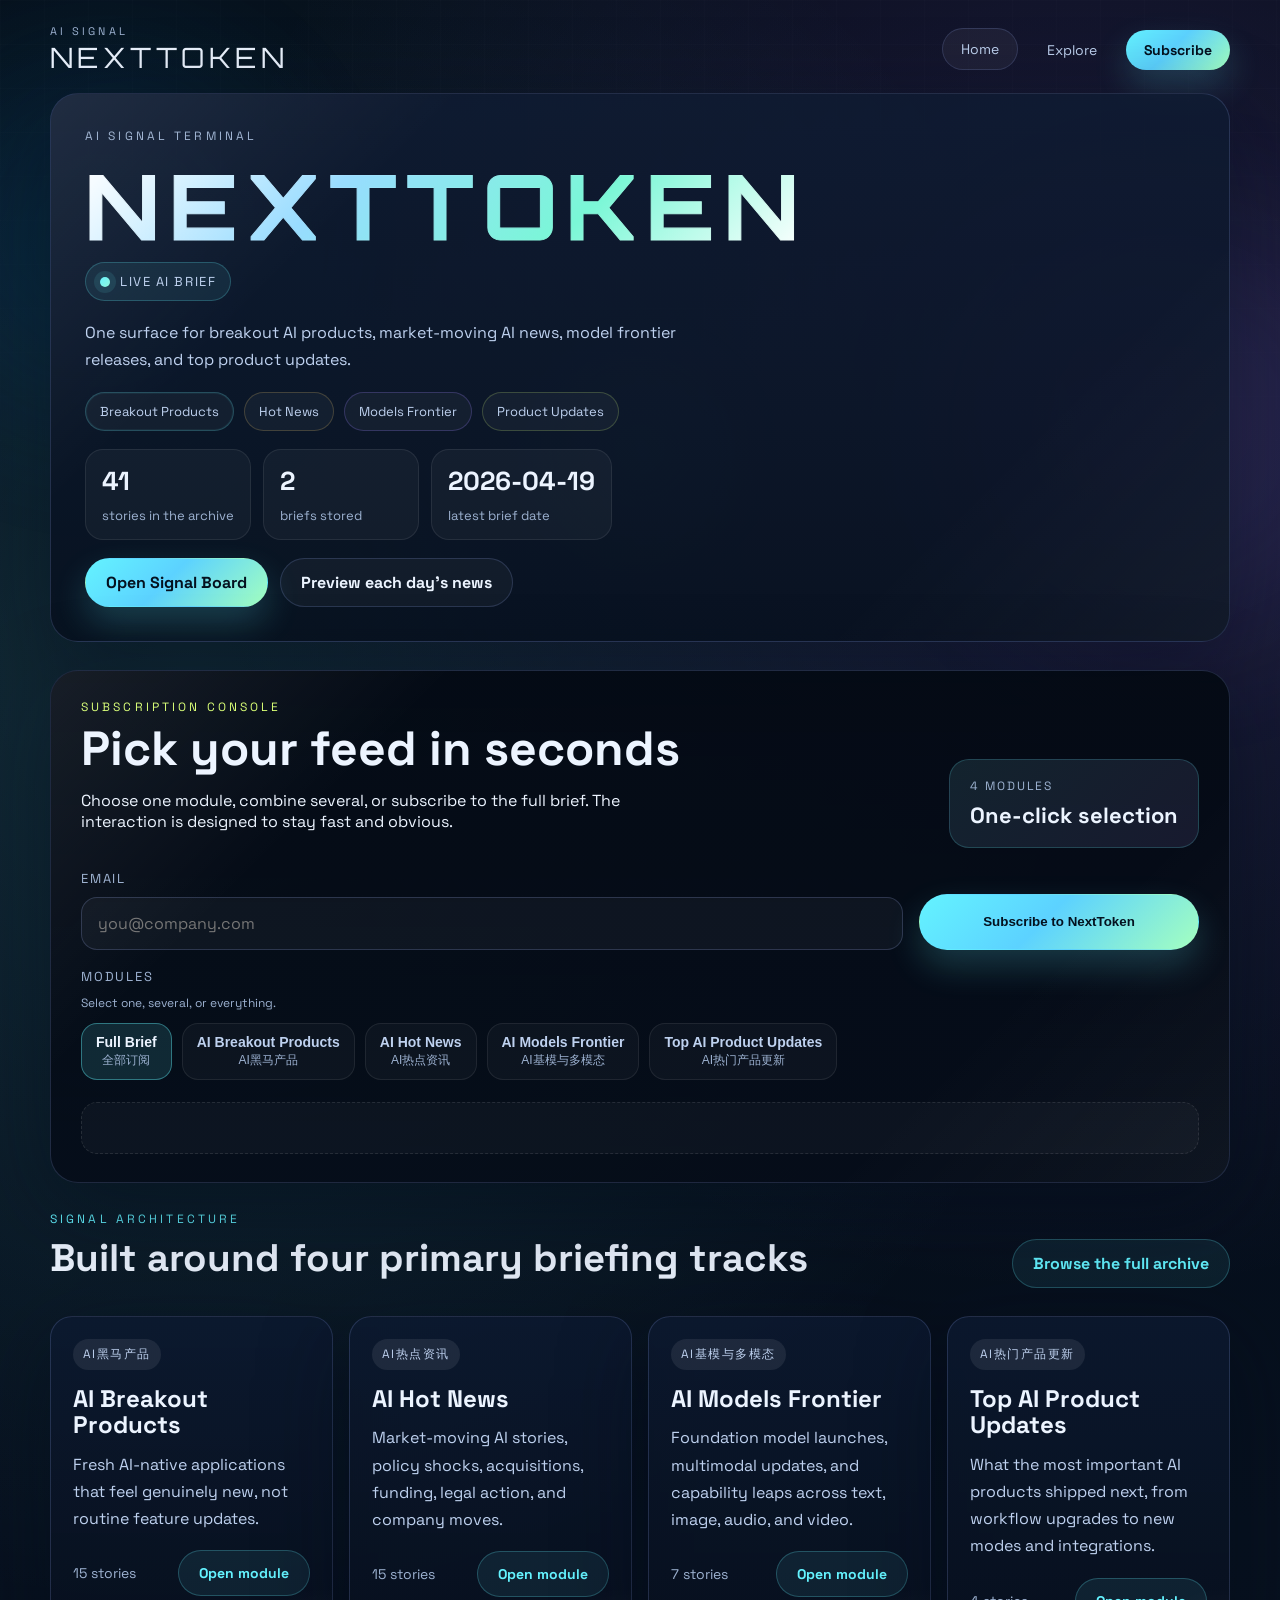
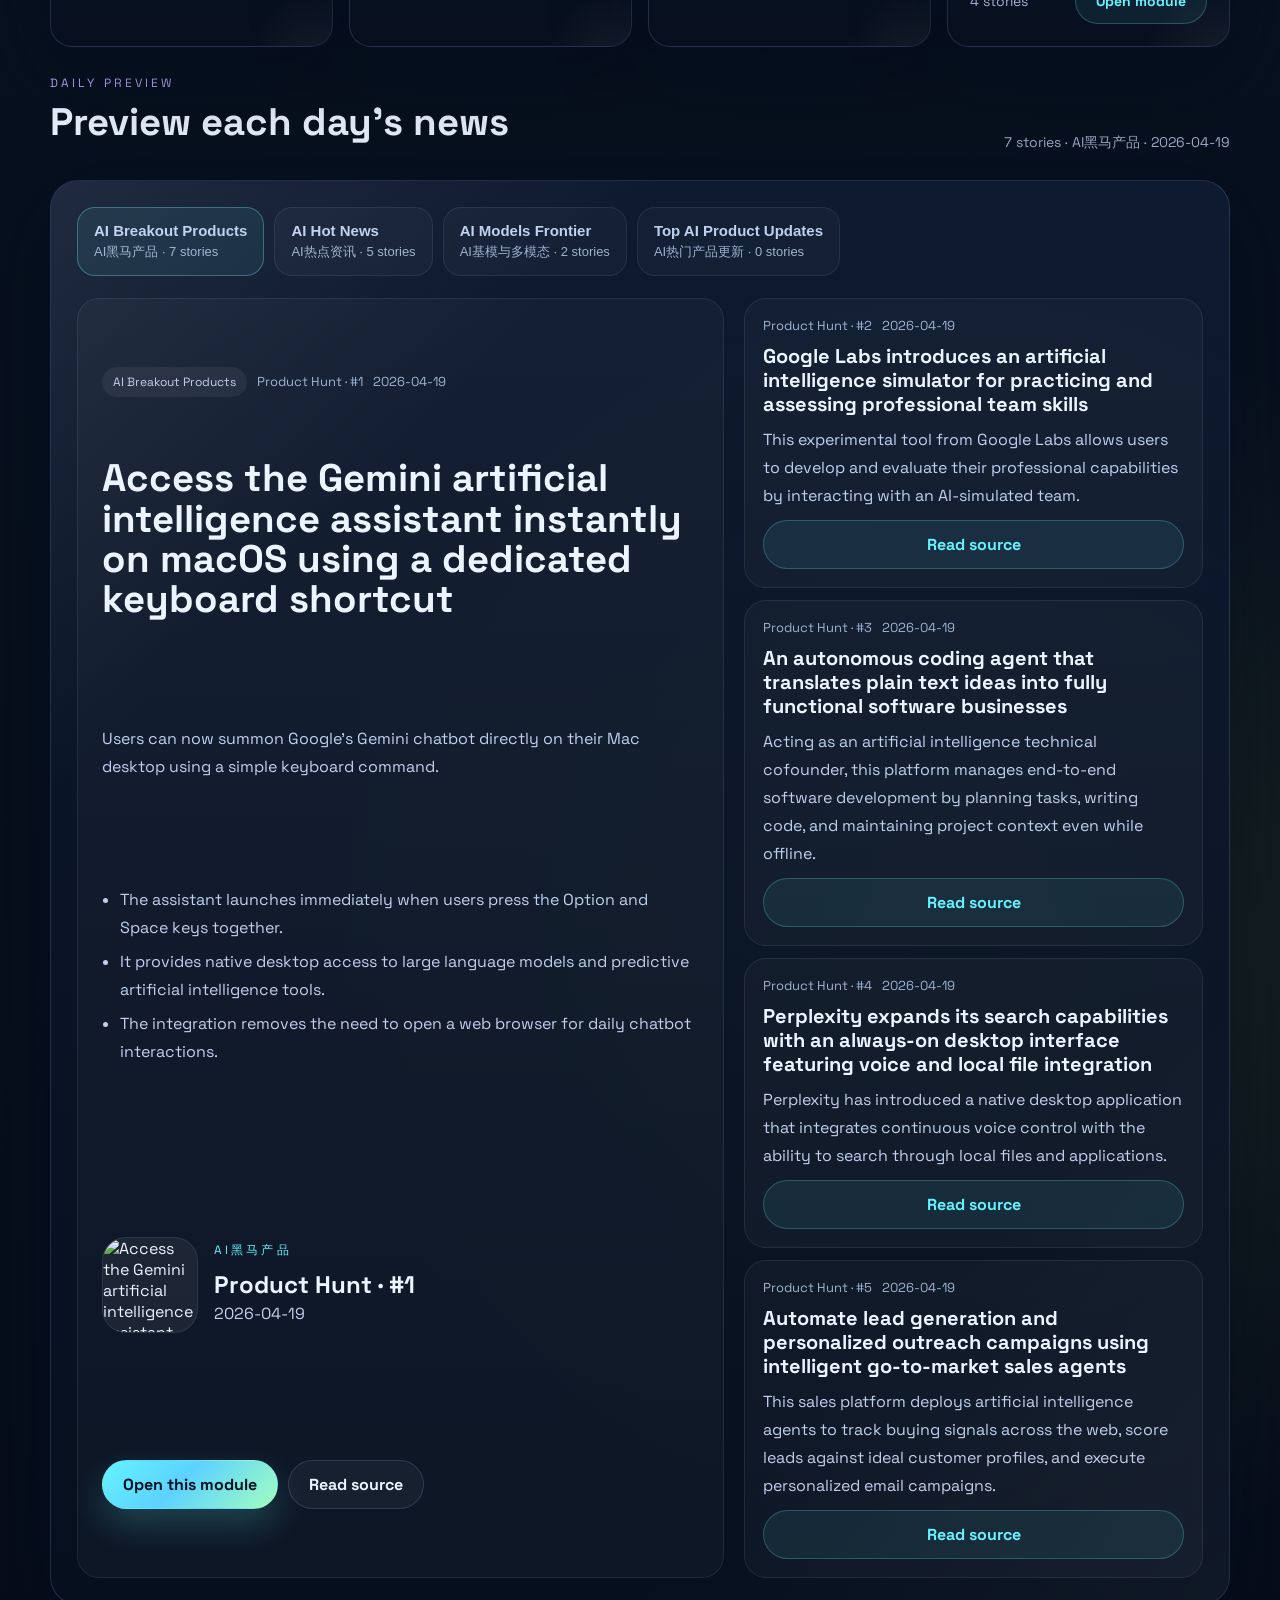
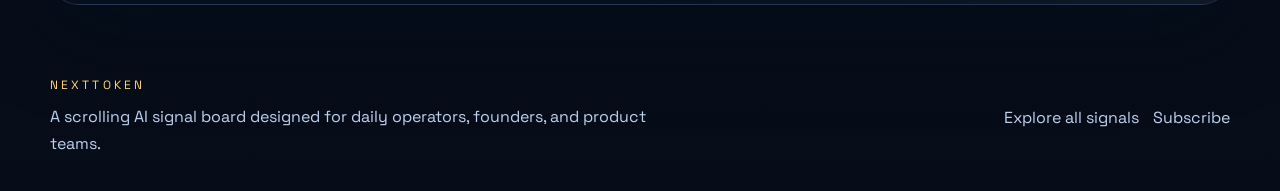
==== website/index.html @ 9d941999 "Prepare Cloudflare Pages deployment" ====
<!DOCTYPE html>
<html lang="en">
<head>
  <meta charset="UTF-8">
  <meta name="viewport" content="width=device-width, initial-scale=1.0">
  <title>NextToken | AI Signal Terminal</title>
  <link rel="stylesheet" href="./styles.css">
</head>
<body data-page="home">
  <div class="ambient ambient-a"></div>
  <div class="ambient ambient-b"></div>
  <div class="grid-overlay"></div>

  <header class="topbar shell">
    <a class="brandmark" href="./index.html" aria-label="NextToken home">
      <span class="brandmark__eyebrow">AI SIGNAL</span>
      <span class="brandmark__name">NEXTTOKEN</span>
    </a>
    <nav class="topnav">
      <a href="./index.html" class="topnav__link topnav__link--active">Home</a>
      <a href="./explore.html" class="topnav__link">Explore</a>
      <a href="#subscribe" class="topnav__button">Subscribe</a>
    </nav>
  </header>

  <main class="shell page-flow">
    <section class="hero panel panel--hero">
      <div class="hero__copy">
        <div class="hero__heading">
          <p class="eyebrow" id="hero-eyebrow">AI Signal Terminal</p>
          <div class="hero__title-row">
            <h1 class="hero__title">NEXTTOKEN</h1>
            <div class="hero__pulse">
              <span class="hero__pulse-dot"></span>
              <span>Live AI Brief</span>
            </div>
          </div>
        </div>
        <p class="hero__lede" id="hero-tagline">
          A high-signal AI briefing surface for breakout products, frontier model shifts, hot news, and category-leading product updates.
        </p>
        <div class="hero__module-ribbon">
          <span class="hero-pill hero-pill--cyan">Breakout Products</span>
          <span class="hero-pill hero-pill--gold">Hot News</span>
          <span class="hero-pill hero-pill--violet">Models Frontier</span>
          <span class="hero-pill hero-pill--lime">Product Updates</span>
        </div>
        <div class="hero__stats" id="hero-stats"></div>
        <div class="hero__actions">
          <a class="primary-button" href="./explore.html">Open Signal Board</a>
          <a class="ghost-button" href="#signal-deck">Preview each day’s news</a>
        </div>
      </div>
    </section>

    <section class="subscribe-band panel panel--dark" id="subscribe">
      <div class="subscribe-band__header">
        <div class="subscribe-band__copy">
          <p class="eyebrow eyebrow--lime">Subscription Console</p>
          <h2>Pick your feed in seconds</h2>
          <p>Choose one module, combine several, or subscribe to the full brief. The interaction is designed to stay fast and obvious.</p>
        </div>
        <div class="subscribe-band__badge">
          <span>4 Modules</span>
          <strong>One-click selection</strong>
        </div>
      </div>

      <form id="subscription-form" class="subscribe-band__form">
        <div class="subscribe-band__row">
          <div class="subscribe-band__field">
            <label class="field-label" for="subscriber-email">Email</label>
            <input id="subscriber-email" name="email" class="text-input" type="email" placeholder="you@company.com" required>
          </div>
          <button class="primary-button subscribe-band__submit" type="submit">Subscribe to NextToken</button>
        </div>

        <div class="subscribe-band__modules">
          <div class="field-label field-label--stacked">
            Modules
            <span>Select one, several, or everything.</span>
          </div>
          <div id="subscription-modules" class="chip-grid"></div>
        </div>
      </form>

      <div id="subscription-feedback" class="subscribe__feedback" aria-live="polite"></div>
    </section>

    <section class="section-head">
      <div>
        <p class="eyebrow eyebrow--cyan">Signal Architecture</p>
        <h2>Built around four primary briefing tracks</h2>
      </div>
      <a class="inline-link" href="./explore.html">Browse the full archive</a>
    </section>

    <section class="module-overview" id="module-overview"></section>

    <section class="section-head" id="signal-deck">
      <div>
        <p class="eyebrow eyebrow--violet">Daily Preview</p>
        <h2>Preview each day’s news</h2>
      </div>
      <div class="section-head__meta" id="signal-meta"></div>
    </section>

    <section class="panel panel--stage">
      <div class="module-tabs" id="home-module-tabs"></div>
      <div class="stage" id="home-module-stage"></div>
    </section>
  </main>

  <footer class="footer shell">
    <div>
      <p class="eyebrow eyebrow--gold">NextToken</p>
      <p class="footer__text">A scrolling AI signal board designed for daily operators, founders, and product teams.</p>
    </div>
    <div class="footer__links">
      <a href="./explore.html">Explore all signals</a>
      <a href="#subscribe">Subscribe</a>
    </div>
  </footer>

  <script src="./data/site-data.js"></script>
  <script src="./app.js"></script>
</body>
</html>
---- website/styles.css ----
@import url("https://fonts.googleapis.com/css2?family=Orbitron:wght@600;700;800&family=Space+Grotesk:wght@400;500;700&family=Instrument+Serif:ital@0;1&display=swap");

:root {
  --bg: #07111f;
  --bg-soft: rgba(9, 18, 35, 0.78);
  --panel: rgba(9, 16, 31, 0.74);
  --panel-strong: rgba(5, 10, 22, 0.92);
  --border: rgba(153, 176, 255, 0.18);
  --border-strong: rgba(133, 205, 255, 0.32);
  --text: #ecf4ff;
  --muted: #9db2d1;
  --muted-strong: #bed1ef;
  --cyan: #64f3ff;
  --cyan-deep: #0d8bf1;
  --lime: #d8ff72;
  --gold: #ffd36b;
  --violet: #9c7cff;
  --rose: #ff7ad2;
  --shadow: 0 24px 90px rgba(3, 10, 24, 0.45);
  --radius-xl: 28px;
  --radius-lg: 22px;
  --radius-md: 16px;
  --radius-sm: 12px;
}

* {
  box-sizing: border-box;
}

html {
  scroll-behavior: smooth;
}

body {
  margin: 0;
  min-height: 100vh;
  background:
    radial-gradient(circle at 15% 20%, rgba(100, 243, 255, 0.14), transparent 32%),
    radial-gradient(circle at 85% 12%, rgba(156, 124, 255, 0.18), transparent 28%),
    radial-gradient(circle at 75% 75%, rgba(216, 255, 114, 0.11), transparent 24%),
    linear-gradient(180deg, #030914 0%, #07111f 45%, #060d19 100%);
  color: var(--text);
  font-family: "Space Grotesk", "Segoe UI", sans-serif;
  position: relative;
  overflow-x: hidden;
}

body::before {
  content: "";
  position: fixed;
  inset: 0;
  pointer-events: none;
  background:
    radial-gradient(circle at var(--pointer-x, 50%) var(--pointer-y, 50%), rgba(100, 243, 255, 0.08), transparent 18%);
  z-index: 0;
}

a {
  color: inherit;
  text-decoration: none;
}

.shell {
  width: min(1180px, calc(100vw - 40px));
  margin: 0 auto;
  position: relative;
  z-index: 1;
}

.page-flow {
  display: grid;
  gap: 28px;
  padding-bottom: 60px;
}

.ambient {
  position: fixed;
  border-radius: 999px;
  filter: blur(80px);
  pointer-events: none;
  z-index: 0;
  opacity: 0.85;
}

.ambient-a {
  width: 360px;
  height: 360px;
  top: 60px;
  left: -80px;
  background: rgba(13, 139, 241, 0.14);
}

.ambient-b {
  width: 420px;
  height: 420px;
  top: 220px;
  right: -100px;
  background: rgba(156, 124, 255, 0.12);
}

.ambient-c {
  width: 320px;
  height: 320px;
  top: 460px;
  right: 12%;
  background: rgba(216, 255, 114, 0.08);
}

.grid-overlay {
  position: fixed;
  inset: 0;
  pointer-events: none;
  z-index: 0;
  background-image:
    linear-gradient(rgba(255, 255, 255, 0.03) 1px, transparent 1px),
    linear-gradient(90deg, rgba(255, 255, 255, 0.03) 1px, transparent 1px);
  background-size: 44px 44px;
  mask-image: linear-gradient(180deg, rgba(255, 255, 255, 0.4), transparent 85%);
}

.topbar {
  display: flex;
  align-items: center;
  justify-content: space-between;
  gap: 24px;
  padding: 24px 0 18px;
}

.brandmark {
  display: inline-flex;
  flex-direction: column;
  gap: 2px;
}

.brandmark__eyebrow {
  color: var(--muted);
  font-size: 11px;
  letter-spacing: 0.28em;
  text-transform: uppercase;
}

.brandmark__name {
  font-family: "Orbitron", sans-serif;
  font-size: 28px;
  letter-spacing: 0.16em;
  color: var(--text);
}

.topnav {
  display: flex;
  align-items: center;
  gap: 10px;
  flex-wrap: wrap;
}

.topnav__link,
.topnav__button {
  border-radius: 999px;
  padding: 11px 18px;
  font-size: 14px;
  transition: transform 180ms ease, border-color 180ms ease, background 180ms ease;
}

.topnav__link {
  color: var(--muted-strong);
  border: 1px solid transparent;
}

.topnav__link:hover,
.topnav__link--active {
  border-color: var(--border);
  background: rgba(255, 255, 255, 0.05);
  transform: translateY(-1px);
}

.topnav__button,
.primary-button {
  background: linear-gradient(135deg, var(--cyan) 0%, #5cd2ff 45%, #a3ffbf 100%);
  color: #04111f;
  font-weight: 700;
  box-shadow: 0 16px 35px rgba(100, 243, 255, 0.2);
}

.topnav__button:hover,
.primary-button:hover,
.ghost-button:hover,
.module-card:hover,
.result-card:hover,
.stage-feature:hover,
.stage-list__item:hover {
  transform: translateY(-2px);
}

.panel {
  position: relative;
  overflow: hidden;
  background: linear-gradient(180deg, rgba(15, 27, 50, 0.88), rgba(7, 16, 30, 0.88));
  border: 1px solid var(--border);
  border-radius: var(--radius-xl);
  box-shadow: var(--shadow);
}

.panel::before {
  content: "";
  position: absolute;
  inset: 0;
  pointer-events: none;
  background: linear-gradient(135deg, rgba(255, 255, 255, 0.08), transparent 24%, transparent 76%, rgba(255, 255, 255, 0.04));
}

.panel--hero {
  padding: 34px;
  display: block;
}

.panel--compact {
  grid-template-columns: minmax(0, 1fr) minmax(280px, 0.55fr);
}

.panel--dark {
  background: linear-gradient(180deg, rgba(4, 10, 20, 0.96), rgba(5, 12, 24, 0.88));
}

.panel--stage,
.panel--controls {
  padding: 26px;
}

.eyebrow {
  margin: 0 0 10px;
  font-size: 12px;
  letter-spacing: 0.26em;
  text-transform: uppercase;
  color: var(--muted);
}

.eyebrow--cyan { color: var(--cyan); }
.eyebrow--lime { color: var(--lime); }
.eyebrow--violet { color: #bfa8ff; }
.eyebrow--gold { color: var(--gold); }

.hero__copy {
  display: grid;
  gap: 18px;
  align-content: start;
  min-width: 0;
  max-width: 100%;
}

.hero__heading {
  display: grid;
  gap: 10px;
}

.hero__title-row {
  display: grid;
  gap: 14px;
  align-items: start;
}

.hero__title {
  margin: 0;
  font-family: "Orbitron", sans-serif;
  font-size: clamp(54px, 7vw, 98px);
  line-height: 0.94;
  letter-spacing: 0.1em;
  display: inline-block;
  width: fit-content;
  color: transparent;
  -webkit-text-stroke: 1px rgba(255, 255, 255, 0.08);
  background: linear-gradient(135deg, #ffffff 0%, #98dcff 34%, #7af7d6 68%, #ffffff 100%);
  -webkit-background-clip: text;
  background-clip: text;
}

.hero__pulse {
  display: inline-flex;
  align-items: center;
  gap: 10px;
  width: fit-content;
  padding: 10px 14px;
  border-radius: 999px;
  border: 1px solid rgba(100, 243, 255, 0.22);
  background: rgba(100, 243, 255, 0.08);
  color: var(--muted-strong);
  font-size: 13px;
  letter-spacing: 0.12em;
  text-transform: uppercase;
}

.hero__pulse-dot {
  width: 10px;
  height: 10px;
  border-radius: 999px;
  background: linear-gradient(135deg, var(--cyan), #8cf6d9);
  box-shadow: 0 0 0 6px rgba(100, 243, 255, 0.1);
}

.hero__module-ribbon {
  display: flex;
  flex-wrap: wrap;
  gap: 10px;
}

.hero-pill {
  display: inline-flex;
  align-items: center;
  padding: 10px 14px;
  border-radius: 999px;
  font-size: 13px;
  color: var(--muted-strong);
  background: rgba(255, 255, 255, 0.04);
  border: 1px solid rgba(255, 255, 255, 0.08);
}

.hero-pill--cyan {
  border-color: rgba(100, 243, 255, 0.22);
  box-shadow: inset 0 0 0 1px rgba(100, 243, 255, 0.06);
}

.hero-pill--gold {
  border-color: rgba(255, 211, 107, 0.2);
}

.hero-pill--violet {
  border-color: rgba(156, 124, 255, 0.24);
}

.hero-pill--lime {
  border-color: rgba(216, 255, 114, 0.2);
}

.subscribe-band {
  padding: 28px 30px;
  display: grid;
  gap: 22px;
}

.subscribe-band__header {
  display: flex;
  align-items: end;
  justify-content: space-between;
  gap: 22px;
  flex-wrap: wrap;
}

.subscribe-band__copy {
  max-width: 62ch;
}

.subscribe-band__copy h2 {
  margin: 0 0 10px;
  font-size: clamp(30px, 4vw, 48px);
  line-height: 1.02;
}

.subscribe-band__badge {
  min-width: 220px;
  padding: 18px 20px;
  border-radius: 20px;
  border: 1px solid rgba(100, 243, 255, 0.18);
  background:
    linear-gradient(135deg, rgba(100, 243, 255, 0.08), rgba(156, 124, 255, 0.08)),
    rgba(255, 255, 255, 0.03);
}

.subscribe-band__badge span {
  display: block;
  margin-bottom: 8px;
  color: var(--muted);
  font-size: 12px;
  letter-spacing: 0.16em;
  text-transform: uppercase;
}

.subscribe-band__badge strong {
  display: block;
  font-size: 22px;
  line-height: 1.2;
}

.subscribe-band__form {
  display: grid;
  gap: 18px;
}

.subscribe-band__row {
  display: grid;
  grid-template-columns: minmax(0, 1fr) auto;
  gap: 16px;
  align-items: end;
}

.subscribe-band__field {
  display: grid;
  gap: 10px;
}

.subscribe-band__submit {
  min-width: 280px;
  min-height: 56px;
}

.subscribe-band__modules {
  display: grid;
  gap: 12px;
}

.hero__lede,
.subscribe__header p,
.explore-hero__copy p,
.footer__text {
  margin: 0;
  color: var(--muted-strong);
  font-size: 16px;
  line-height: 1.7;
  max-width: 62ch;
}

.hero__stats,
.explore-hero__stats {
  display: flex;
  flex-wrap: wrap;
  gap: 12px;
}

.stat-chip {
  min-width: 156px;
  border-radius: 18px;
  padding: 14px 16px;
  background: rgba(255, 255, 255, 0.04);
  border: 1px solid rgba(255, 255, 255, 0.08);
}

.stat-chip strong {
  display: block;
  font-size: 26px;
  margin-bottom: 6px;
}

.stat-chip span {
  color: var(--muted);
  font-size: 13px;
}

.hero__actions {
  display: flex;
  gap: 12px;
  flex-wrap: wrap;
}

.primary-button,
.ghost-button,
.inline-link {
  display: inline-flex;
  align-items: center;
  justify-content: center;
  gap: 8px;
  border-radius: 999px;
  padding: 13px 20px;
  border: 1px solid transparent;
  font-weight: 700;
  transition: transform 180ms ease, border-color 180ms ease, background 180ms ease;
}

.ghost-button {
  color: var(--text);
  background: rgba(255, 255, 255, 0.04);
  border-color: var(--border);
}

.primary-button--full {
  width: 100%;
}

.inline-link {
  color: var(--cyan);
  border: 1px solid rgba(100, 243, 255, 0.24);
  background: rgba(100, 243, 255, 0.08);
}

.subscribe__header h2,
.section-head h2,
.explore-hero__copy h1 {
  margin: 0 0 10px;
  font-size: clamp(28px, 3vw, 42px);
  line-height: 1.08;
}

.subscribe__form {
  display: grid;
  gap: 14px;
}

.field-label {
  display: inline-flex;
  align-items: center;
  justify-content: space-between;
  gap: 10px;
  font-size: 13px;
  text-transform: uppercase;
  letter-spacing: 0.14em;
  color: var(--muted);
}

.field-label--stacked {
  flex-direction: column;
  align-items: flex-start;
}

.field-label span {
  font-size: 12px;
  letter-spacing: 0;
  text-transform: none;
}

.text-input,
.search-shell input {
  width: 100%;
  border: 1px solid rgba(164, 185, 255, 0.2);
  border-radius: 16px;
  padding: 15px 16px;
  color: var(--text);
  background: rgba(255, 255, 255, 0.04);
  font: inherit;
  outline: none;
}

.text-input:focus,
.search-shell input:focus {
  border-color: rgba(100, 243, 255, 0.56);
  box-shadow: 0 0 0 4px rgba(100, 243, 255, 0.08);
}

.chip-grid {
  display: flex;
  flex-wrap: wrap;
  gap: 10px;
}

.chip {
  display: inline-flex;
  align-items: center;
  gap: 10px;
  min-height: 48px;
  padding: 10px 14px;
  border-radius: 16px;
  background: rgba(255, 255, 255, 0.03);
  color: var(--muted-strong);
  border: 1px solid rgba(255, 255, 255, 0.08);
  cursor: pointer;
  transition: transform 180ms ease, border-color 180ms ease, background 180ms ease, color 180ms ease;
}

.chip__meta {
  display: flex;
  flex-direction: column;
  gap: 2px;
}

.chip__meta strong {
  font-size: 14px;
}

.chip__meta span {
  font-size: 12px;
  color: var(--muted);
}

.chip--active {
  background: rgba(100, 243, 255, 0.12);
  border-color: rgba(100, 243, 255, 0.38);
  color: var(--text);
}

.subscribe__feedback {
  min-height: 52px;
  padding: 14px 16px;
  border-radius: 16px;
  background: rgba(255, 255, 255, 0.03);
  border: 1px dashed rgba(255, 255, 255, 0.1);
  color: var(--muted-strong);
  display: grid;
  align-content: center;
}

.subscribe__feedback--success {
  border-style: solid;
  border-color: rgba(216, 255, 114, 0.28);
  background: rgba(216, 255, 114, 0.08);
}

.section-head {
  display: flex;
  align-items: end;
  justify-content: space-between;
  gap: 16px;
  flex-wrap: wrap;
}

.section-head__meta {
  color: var(--muted);
  font-size: 14px;
}

.module-overview {
  display: grid;
  grid-template-columns: repeat(4, minmax(0, 1fr));
  gap: 16px;
}

.module-card {
  position: relative;
  overflow: hidden;
  padding: 22px;
  border-radius: 22px;
  min-height: 220px;
  background: linear-gradient(180deg, rgba(12, 25, 48, 0.84), rgba(8, 16, 30, 0.9));
  border: 1px solid var(--border);
  box-shadow: var(--shadow);
  transition: transform 180ms ease, border-color 180ms ease;
}

.module-card::after {
  content: "";
  position: absolute;
  inset: auto -30% -35% auto;
  width: 180px;
  height: 180px;
  border-radius: 999px;
  background: radial-gradient(circle, rgba(255, 255, 255, 0.2), transparent 66%);
  opacity: 0.35;
}

.module-card__kicker {
  display: inline-flex;
  align-items: center;
  padding: 7px 10px;
  border-radius: 999px;
  font-size: 12px;
  letter-spacing: 0.12em;
  text-transform: uppercase;
  background: rgba(255, 255, 255, 0.08);
  color: var(--muted-strong);
}

.module-card__title {
  margin: 16px 0 12px;
  font-size: 24px;
  line-height: 1.1;
}

.module-card__text {
  margin: 0 0 18px;
  color: var(--muted-strong);
  line-height: 1.7;
}

.module-card__footer {
  display: flex;
  align-items: center;
  justify-content: space-between;
  gap: 10px;
  font-size: 14px;
  color: var(--muted);
}

.module-tabs {
  display: flex;
  gap: 10px;
  flex-wrap: wrap;
  margin-bottom: 22px;
}

.module-tabs--wide .module-tab {
  flex: 1 1 220px;
}

.module-tab {
  border: 1px solid rgba(255, 255, 255, 0.08);
  border-radius: 18px;
  background: rgba(255, 255, 255, 0.03);
  color: var(--muted-strong);
  padding: 14px 16px;
  text-align: left;
  cursor: pointer;
  transition: transform 180ms ease, border-color 180ms ease, background 180ms ease;
}

.module-tab strong {
  display: block;
  margin-bottom: 4px;
  font-size: 15px;
}

.module-tab span {
  display: block;
  color: var(--muted);
  font-size: 13px;
}

.module-tab--active {
  background: rgba(100, 243, 255, 0.08);
  border-color: rgba(100, 243, 255, 0.32);
}

.stage {
  display: grid;
  grid-template-columns: minmax(0, 1.2fr) minmax(280px, 0.85fr);
  gap: 20px;
}

.stage-feature,
.stage-list__item,
.result-card {
  border-radius: 22px;
  background: rgba(255, 255, 255, 0.03);
  border: 1px solid rgba(255, 255, 255, 0.08);
  transition: transform 180ms ease, border-color 180ms ease;
}

.stage-feature {
  padding: 24px;
  display: grid;
  gap: 18px;
}

.stage-list {
  display: grid;
  gap: 12px;
}

.stage-list__item {
  padding: 18px;
  display: grid;
  gap: 10px;
}

.stage-feature__meta,
.result-card__meta {
  display: flex;
  align-items: center;
  gap: 10px;
  flex-wrap: wrap;
  color: var(--muted);
  font-size: 13px;
}

.stage-feature__title {
  margin: 0;
  font-size: clamp(28px, 3vw, 44px);
  line-height: 1.05;
}

.stage-feature__summary,
.stage-list__summary,
.result-card__summary {
  margin: 0;
  color: var(--muted-strong);
  line-height: 1.75;
}

.stage-feature__visual {
  display: flex;
  align-items: center;
  gap: 16px;
  min-height: 140px;
}

.visual-logo,
.card-logo {
  width: 96px;
  height: 96px;
  border-radius: 24px;
  overflow: hidden;
  background: rgba(255, 255, 255, 0.06);
  border: 1px solid rgba(255, 255, 255, 0.08);
  display: grid;
  place-items: center;
  flex: 0 0 auto;
}

.visual-logo img,
.card-logo img {
  width: 100%;
  height: 100%;
  object-fit: cover;
}

.visual-image {
  width: 100%;
  border-radius: 22px;
  overflow: hidden;
  border: 1px solid rgba(255, 255, 255, 0.08);
  background: rgba(255, 255, 255, 0.03);
}

.visual-image img {
  width: 100%;
  height: auto;
  display: block;
}

.key-point-list {
  margin: 0;
  padding-left: 18px;
  color: var(--muted-strong);
  line-height: 1.75;
}

.key-point-list li + li {
  margin-top: 6px;
}

.stage-feature__actions,
.result-card__actions {
  display: flex;
  align-items: center;
  gap: 10px;
  flex-wrap: wrap;
}

.micro-badge {
  display: inline-flex;
  align-items: center;
  gap: 6px;
  padding: 7px 11px;
  border-radius: 999px;
  background: rgba(255, 255, 255, 0.06);
  color: var(--muted-strong);
  font-size: 12px;
}

.controls-bar {
  display: flex;
  align-items: center;
  justify-content: space-between;
  gap: 18px;
  flex-wrap: wrap;
}

.archive-rail {
  display: grid;
  gap: 12px;
  margin-bottom: 22px;
}

.date-tabs {
  display: flex;
  flex-wrap: wrap;
  gap: 10px;
}

.date-tab {
  border: 1px solid rgba(255, 255, 255, 0.08);
  border-radius: 16px;
  background: rgba(255, 255, 255, 0.03);
  color: var(--muted-strong);
  padding: 12px 14px;
  text-align: left;
  cursor: pointer;
  transition: transform 180ms ease, border-color 180ms ease, background 180ms ease;
}

.date-tab strong {
  display: block;
  margin-bottom: 4px;
  font-size: 14px;
}

.date-tab span {
  display: block;
  color: var(--muted);
  font-size: 12px;
}

.date-tab--active {
  background: rgba(100, 243, 255, 0.08);
  border-color: rgba(100, 243, 255, 0.32);
}

.search-shell {
  flex: 1 1 420px;
  display: grid;
  gap: 8px;
  color: var(--muted);
  font-size: 13px;
  text-transform: uppercase;
  letter-spacing: 0.14em;
}

.results-meta {
  font-size: 14px;
  color: var(--muted-strong);
}

.results-meta__sub {
  margin-top: 6px;
  color: var(--muted);
  font-size: 12px;
}

.results-grid {
  display: grid;
  grid-template-columns: repeat(2, minmax(0, 1fr));
  gap: 18px;
}

.result-card {
  padding: 22px;
  display: grid;
  gap: 16px;
}

.result-card__title {
  margin: 0;
  font-size: 28px;
  line-height: 1.12;
}

.result-card__visual {
  display: grid;
  gap: 12px;
}

.result-card__image {
  overflow: hidden;
  border-radius: 18px;
  border: 1px solid rgba(255, 255, 255, 0.08);
}

.result-card__image img {
  display: block;
  width: 100%;
  height: auto;
}

.pagination {
  display: flex;
  align-items: center;
  justify-content: center;
  gap: 10px;
  flex-wrap: wrap;
  margin-top: 10px;
}

.page-button {
  min-width: 42px;
  height: 42px;
  padding: 0 12px;
  border-radius: 999px;
  border: 1px solid rgba(255, 255, 255, 0.12);
  background: rgba(255, 255, 255, 0.03);
  color: var(--muted-strong);
  font: inherit;
  cursor: pointer;
}

.page-button--active {
  background: rgba(100, 243, 255, 0.12);
  border-color: rgba(100, 243, 255, 0.42);
  color: var(--text);
}

.primary-button:disabled,
.page-button:disabled {
  opacity: 0.6;
  cursor: not-allowed;
  transform: none;
}

.empty-state {
  padding: 38px;
  text-align: center;
  border-radius: 22px;
  border: 1px dashed rgba(255, 255, 255, 0.16);
  color: var(--muted-strong);
}

.footer {
  display: flex;
  align-items: center;
  justify-content: space-between;
  gap: 20px;
  flex-wrap: wrap;
  padding: 12px 0 34px;
  position: relative;
  z-index: 1;
}

.footer__links {
  display: flex;
  gap: 14px;
  flex-wrap: wrap;
  color: var(--muted-strong);
}

@media (max-width: 1080px) {
  .panel--hero,
  .panel--compact,
  .stage,
  .module-overview,
  .results-grid {
    grid-template-columns: 1fr;
  }

  .subscribe-band__row {
    grid-template-columns: 1fr;
  }

  .subscribe-band__submit {
    width: 100%;
    min-width: 0;
  }
}

@media (max-width: 720px) {
  .shell {
    width: min(100vw - 24px, 1180px);
  }

  .topbar {
    padding-top: 18px;
  }

  .panel--hero,
  .panel--stage,
  .panel--controls,
  .subscribe-band,
  .stage-feature,
  .result-card,
  .module-card {
    padding: 20px;
  }

  .hero__title {
    font-size: clamp(42px, 18vw, 76px);
  }

  .results-grid {
    grid-template-columns: 1fr;
  }
}
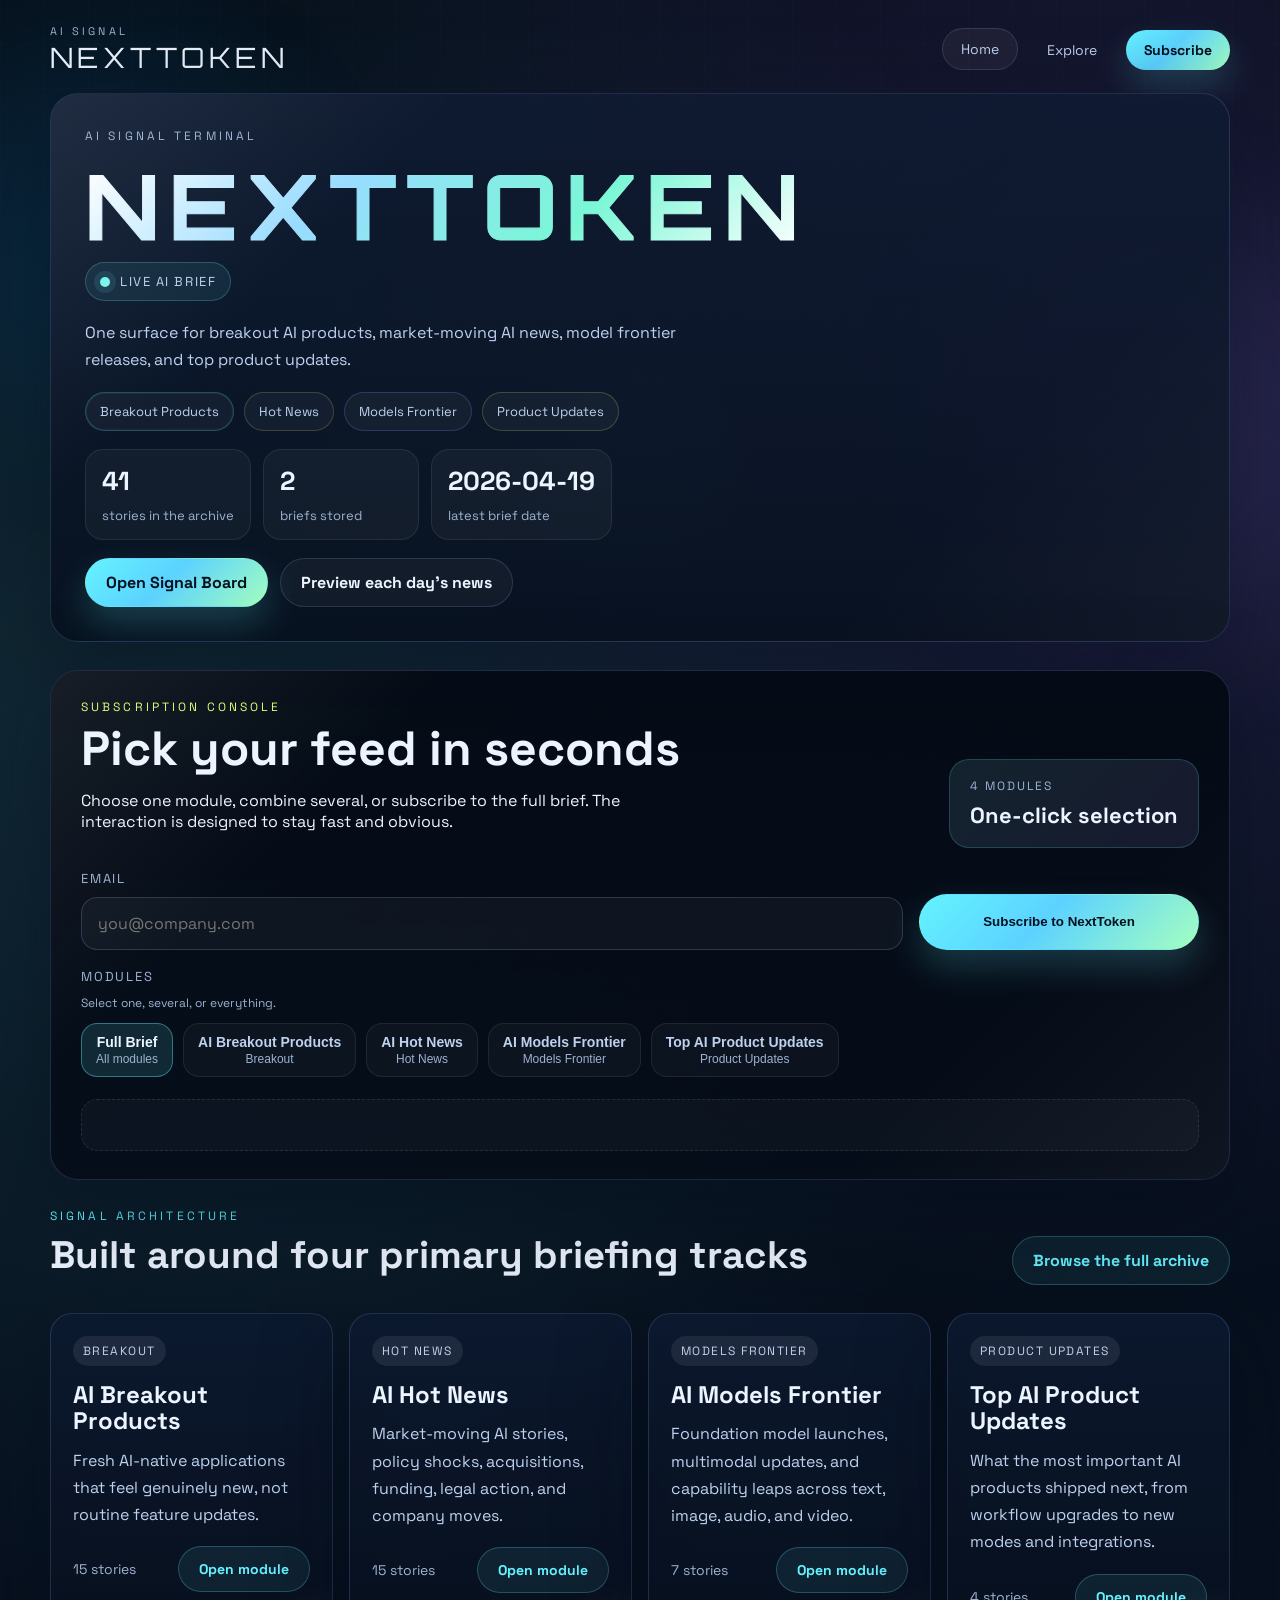
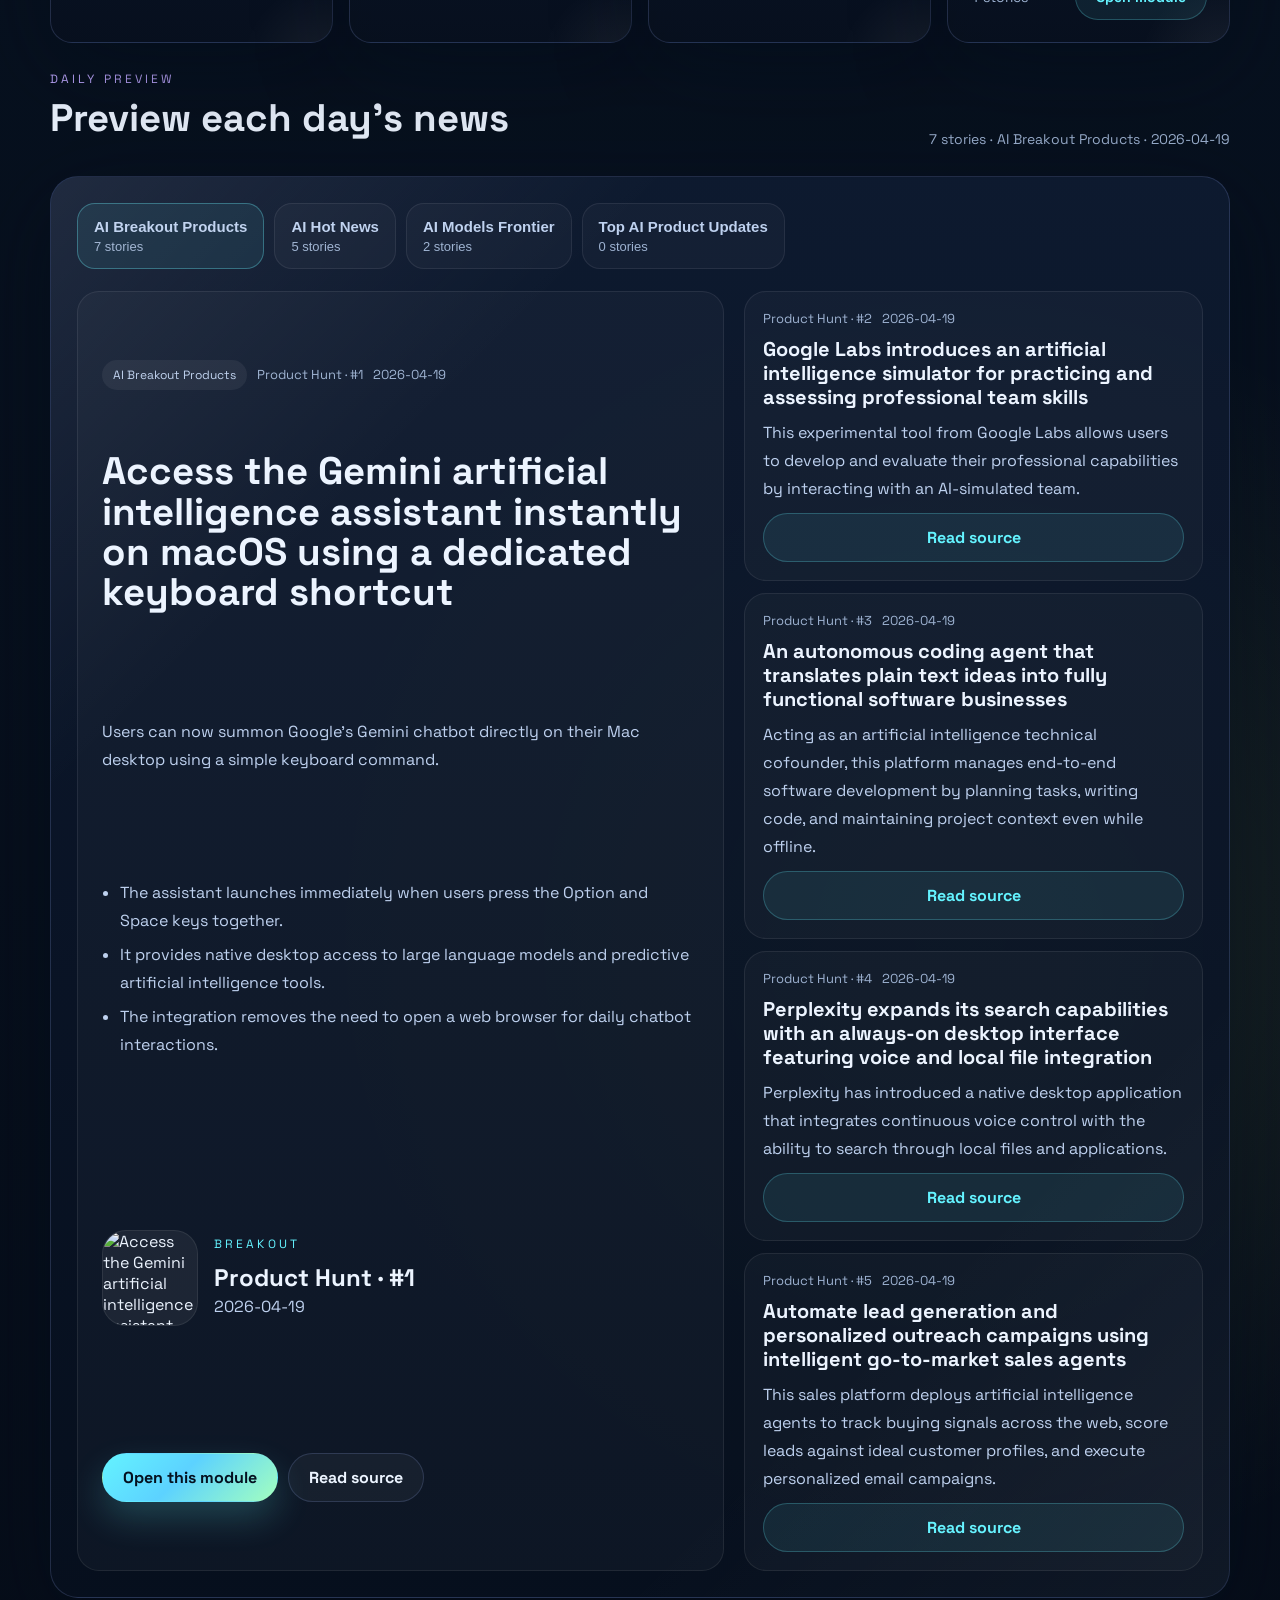
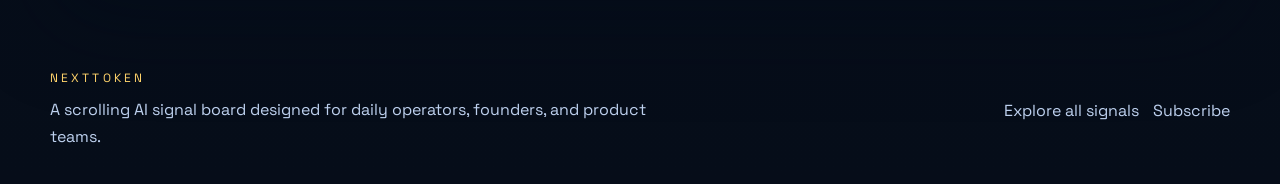
==== commit f8a4ff6f: "Improve mobile layout and English UI" ====
--- a/website/index.html
+++ b/website/index.html
@@ -3,7 +3,28 @@
 <head>
   <meta charset="UTF-8">
   <meta name="viewport" content="width=device-width, initial-scale=1.0">
-  <title>NextToken | AI Signal Terminal</title>
+  <title>NextToken | Daily AI News Brief</title>
+  <meta name="description" content="NextToken is a daily AI news brief covering breakout AI products, hot AI news, frontier model updates, and top AI product releases.">
+  <meta name="keywords" content="AI news, AI briefing, AI products, AI hot news, foundation models, multimodal AI, AI product updates">
+  <link rel="canonical" href="https://nextokenainews.com/">
+  <meta property="og:type" content="website">
+  <meta property="og:title" content="NextToken | Daily AI News Brief">
+  <meta property="og:description" content="A daily AI briefing surface for breakout products, hot news, model frontier shifts, and top product updates.">
+  <meta property="og:url" content="https://nextokenainews.com/">
+  <meta property="og:site_name" content="NextToken">
+  <meta name="twitter:card" content="summary">
+  <meta name="twitter:title" content="NextToken | Daily AI News Brief">
+  <meta name="twitter:description" content="Daily AI news, model updates, product launches, and high-signal AI market moves.">
+  <script type="application/ld+json">
+    {
+      "@context": "https://schema.org",
+      "@type": "WebSite",
+      "name": "NextToken",
+      "url": "https://nextokenainews.com/",
+      "description": "Daily AI news brief covering AI products, hot news, frontier models, and product updates.",
+      "inLanguage": "en"
+    }
+  </script>
   <link rel="stylesheet" href="./styles.css">
 </head>
 <body data-page="home">
--- a/website/styles.css
+++ b/website/styles.css
@@ -45,6 +45,12 @@
   overflow-x: hidden;
 }
 
+img,
+svg,
+video {
+  max-width: 100%;
+}
+
 body::before {
   content: "";
   position: fixed;
@@ -245,6 +251,16 @@
   align-content: start;
   min-width: 0;
   max-width: 100%;
+}
+
+.hero__title,
+.brandmark__name,
+.module-card__title,
+.stage-feature__title,
+.result-card__title,
+.stage-list__item h4,
+.explore-hero__copy h1 {
+  overflow-wrap: anywhere;
 }
 
 .hero__heading {
@@ -271,6 +287,7 @@
   background: linear-gradient(135deg, #ffffff 0%, #98dcff 34%, #7af7d6 68%, #ffffff 100%);
   -webkit-background-clip: text;
   background-clip: text;
+  max-width: 100%;
 }
 
 .hero__pulse {
@@ -1015,12 +1032,39 @@
 }
 
 @media (max-width: 720px) {
+  body {
+    overflow-x: clip;
+  }
+
   .shell {
-    width: min(100vw - 24px, 1180px);
+    width: min(100vw - 20px, 1180px);
   }
 
   .topbar {
-    padding-top: 18px;
+    align-items: flex-start;
+    gap: 14px;
+    padding-top: 16px;
+  }
+
+  .brandmark__name {
+    font-size: 22px;
+    letter-spacing: 0.08em;
+  }
+
+  .brandmark__eyebrow {
+    font-size: 10px;
+    letter-spacing: 0.2em;
+  }
+
+  .topnav {
+    justify-content: flex-end;
+    gap: 8px;
+  }
+
+  .topnav__link,
+  .topnav__button {
+    padding: 9px 12px;
+    font-size: 13px;
   }
 
   .panel--hero,
@@ -1034,10 +1078,120 @@
   }
 
   .hero__title {
-    font-size: clamp(42px, 18vw, 76px);
+    font-size: clamp(38px, 14.5vw, 64px);
+    letter-spacing: 0.045em;
+    line-height: 1;
+  }
+
+  .hero__actions,
+  .stage-feature__actions,
+  .result-card__actions,
+  .module-card__footer,
+  .footer,
+  .controls-bar,
+  .subscribe-band__header {
+    align-items: stretch;
+    flex-direction: column;
+  }
+
+  .hero__actions .primary-button,
+  .hero__actions .ghost-button,
+  .stage-feature__actions .primary-button,
+  .stage-feature__actions .ghost-button,
+  .result-card__actions .inline-link,
+  .module-card__footer .inline-link,
+  .footer__links a {
+    width: 100%;
+  }
+
+  .stat-chip,
+  .subscribe-band__badge,
+  .search-shell,
+  .results-meta {
+    width: 100%;
+  }
+
+  .module-tab,
+  .date-tab,
+  .chip {
+    width: 100%;
   }
 
   .results-grid {
     grid-template-columns: 1fr;
   }
-}
+
+  .result-card__title {
+    font-size: 24px;
+  }
+
+  .stage-feature__title {
+    font-size: 30px;
+  }
+}
+
+@media (max-width: 460px) {
+  .shell {
+    width: min(100vw - 16px, 1180px);
+  }
+
+  .page-flow {
+    gap: 20px;
+  }
+
+  .topbar {
+    flex-direction: column;
+  }
+
+  .topnav {
+    width: 100%;
+    justify-content: flex-start;
+  }
+
+  .topnav__link,
+  .topnav__button {
+    flex: 1 1 auto;
+    text-align: center;
+  }
+
+  .panel--hero,
+  .panel--stage,
+  .panel--controls,
+  .subscribe-band,
+  .stage-feature,
+  .result-card,
+  .module-card {
+    border-radius: 20px;
+    padding: 16px;
+  }
+
+  .hero__title {
+    font-size: clamp(34px, 13.5vw, 54px);
+    letter-spacing: 0.025em;
+  }
+
+  .subscribe-band__copy h2,
+  .section-head h2,
+  .explore-hero__copy h1 {
+    font-size: 28px;
+  }
+
+  .primary-button,
+  .ghost-button,
+  .inline-link {
+    width: 100%;
+    padding-inline: 14px;
+  }
+
+  .visual-logo,
+  .card-logo {
+    width: 76px;
+    height: 76px;
+    border-radius: 18px;
+  }
+
+  .stage-feature__visual {
+    align-items: flex-start;
+    flex-direction: column;
+  }
+}
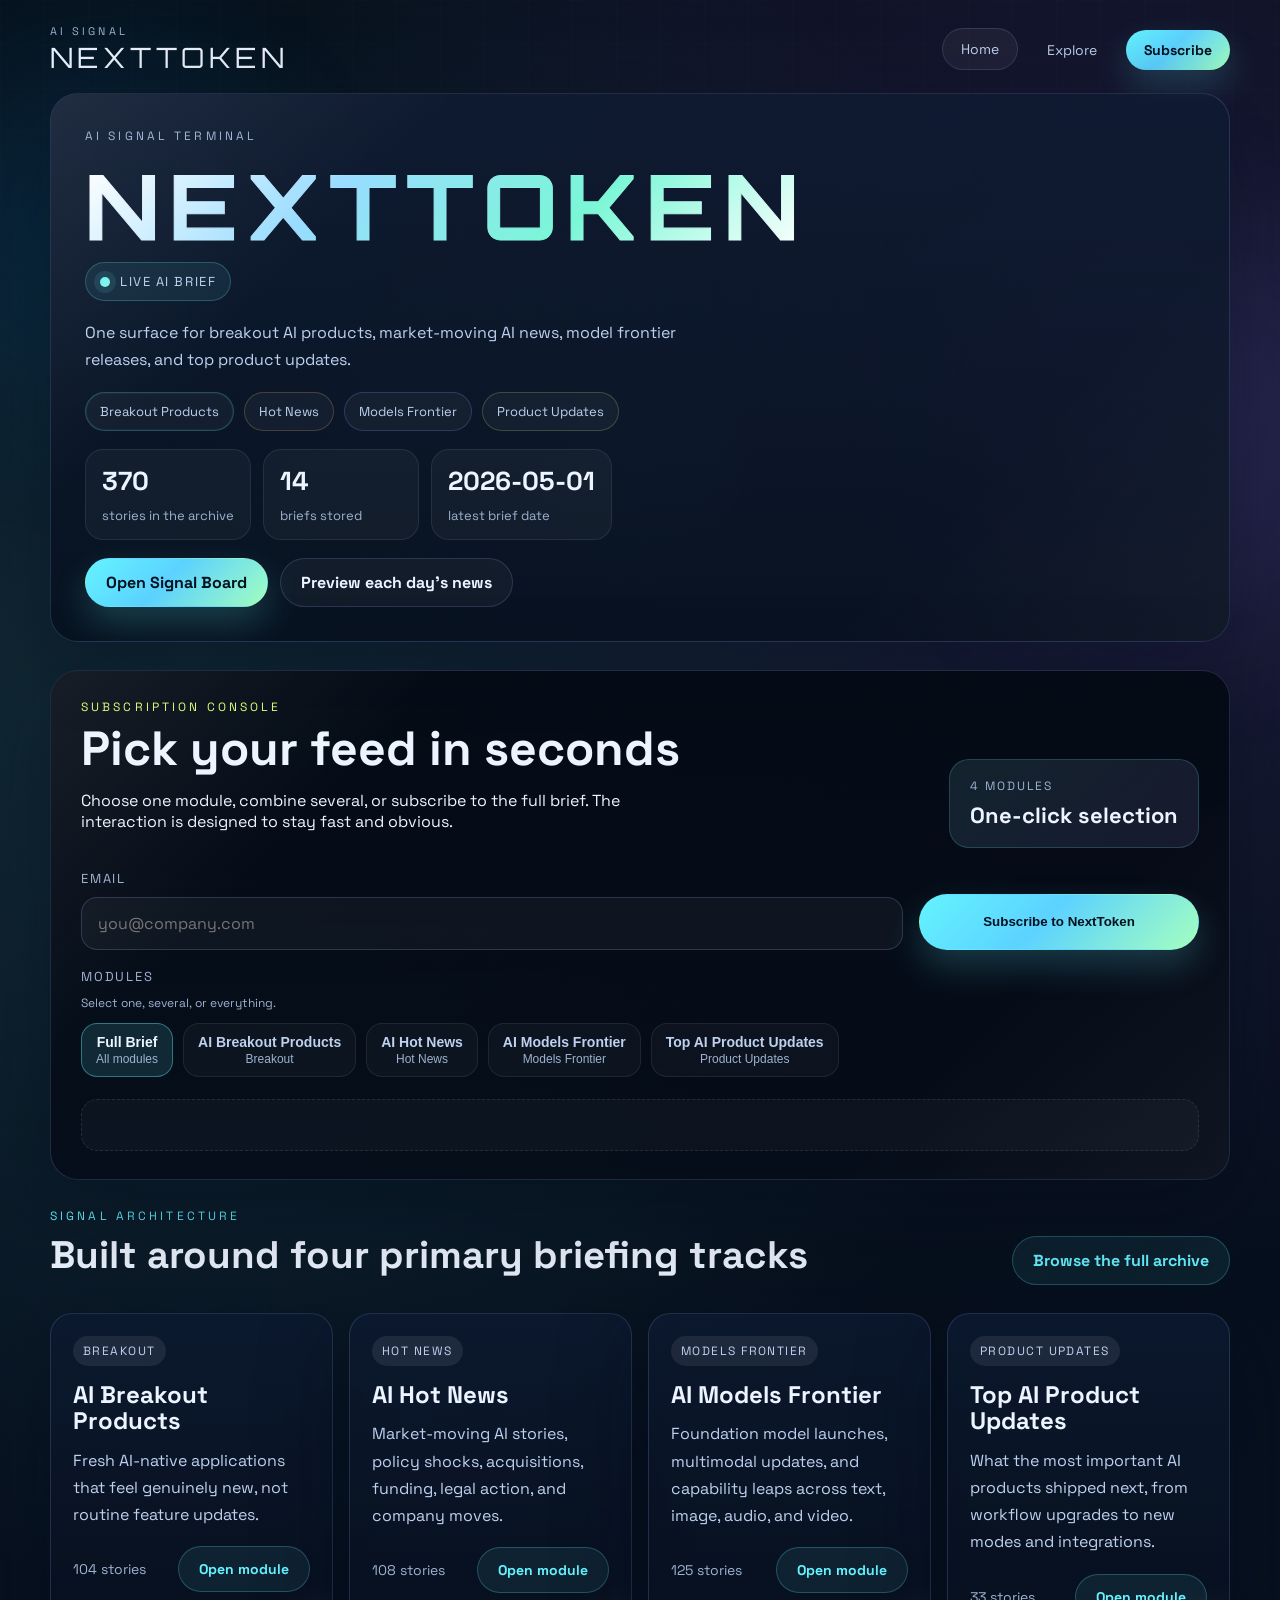
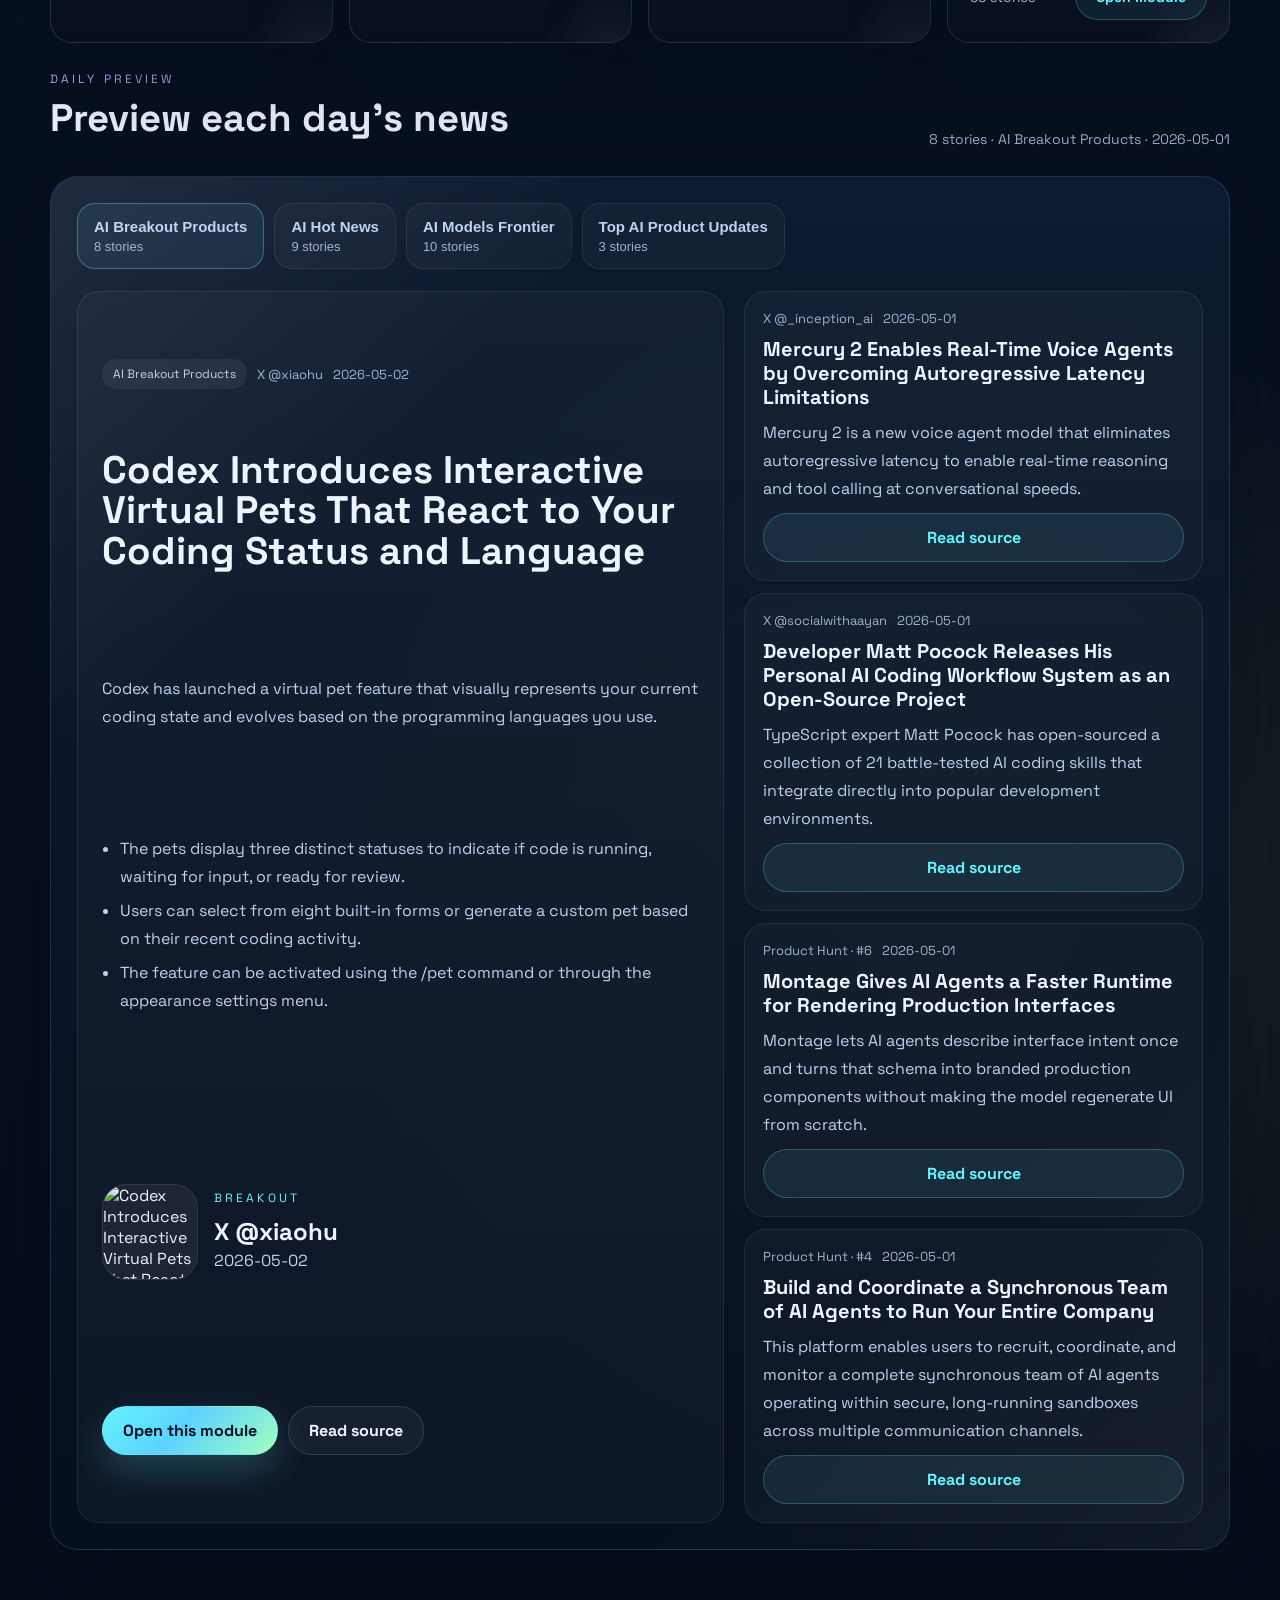
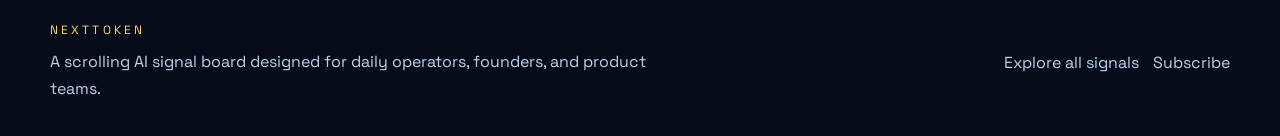
==== commit 2474056f: "Improve archive date picker" ====
--- a/website/index.html
+++ b/website/index.html
@@ -25,7 +25,7 @@
       "inLanguage": "en"
     }
   </script>
-  <link rel="stylesheet" href="./styles.css">
+  <link rel="stylesheet" href="./styles.css?v=20260503-archive-picker">
 </head>
 <body data-page="home">
   <div class="ambient ambient-a"></div>
@@ -144,6 +144,6 @@
   </footer>
 
   <script src="./data/site-data.js"></script>
-  <script src="./app.js"></script>
+  <script src="./app.js?v=20260503-archive-picker"></script>
 </body>
 </html>
--- a/website/styles.css
+++ b/website/styles.css
@@ -858,42 +858,162 @@
 
 .archive-rail {
   display: grid;
+  grid-template-columns: minmax(180px, 0.36fr) minmax(280px, 0.64fr);
+  align-items: end;
+  gap: 18px;
+  margin-bottom: 22px;
+}
+
+.date-tabs {
+  position: relative;
+  min-width: 0;
+}
+
+.date-picker {
+  position: relative;
+}
+
+.date-picker__button {
+  width: 100%;
+  display: flex;
+  align-items: center;
+  justify-content: space-between;
+  gap: 18px;
+  border: 1px solid rgba(100, 243, 255, 0.26);
+  border-radius: 22px;
+  background:
+    radial-gradient(circle at 12% 0%, rgba(100, 243, 255, 0.18), transparent 36%),
+    linear-gradient(135deg, rgba(255, 255, 255, 0.08), rgba(255, 255, 255, 0.025));
+  color: var(--muted-strong);
+  padding: 16px 18px;
+  text-align: left;
+  cursor: pointer;
+  box-shadow: inset 0 1px 0 rgba(255, 255, 255, 0.08), 0 16px 34px rgba(2, 10, 24, 0.2);
+  transition: transform 180ms ease, border-color 180ms ease, background 180ms ease, box-shadow 180ms ease;
+}
+
+.date-picker__button:hover,
+.date-picker__button[aria-expanded="true"] {
+  transform: translateY(-1px);
+  border-color: rgba(100, 243, 255, 0.54);
+  box-shadow: inset 0 1px 0 rgba(255, 255, 255, 0.1), 0 20px 42px rgba(100, 243, 255, 0.12);
+}
+
+.date-picker__copy {
+  display: grid;
+  gap: 3px;
+  min-width: 0;
+}
+
+.date-picker__eyebrow {
+  color: var(--cyan);
+  font-size: 11px;
+  letter-spacing: 0.18em;
+  text-transform: uppercase;
+}
+
+.date-picker__copy strong {
+  display: block;
+  color: var(--text);
+  font-size: clamp(22px, 3vw, 30px);
+  letter-spacing: -0.03em;
+}
+
+.date-picker__copy span:last-child {
+  display: block;
+  color: var(--muted);
+  font-size: 14px;
+}
+
+.date-picker__action {
+  flex: 0 0 auto;
+  display: inline-flex;
+  align-items: center;
+  justify-content: center;
+  border: 1px solid rgba(100, 243, 255, 0.22);
+  border-radius: 999px;
+  padding: 10px 14px;
+  color: var(--cyan);
+  font-size: 13px;
+  font-weight: 700;
+  white-space: nowrap;
+  background: rgba(100, 243, 255, 0.07);
+}
+
+.date-picker__menu {
+  position: absolute;
+  top: calc(100% + 10px);
+  right: 0;
+  z-index: 20;
+  width: min(560px, calc(100vw - 40px));
+  max-height: 390px;
+  overflow: hidden;
+  border: 1px solid rgba(100, 243, 255, 0.26);
+  border-radius: 22px;
+  background: rgba(7, 14, 28, 0.98);
+  box-shadow: 0 28px 70px rgba(0, 0, 0, 0.45);
+  backdrop-filter: blur(18px);
+}
+
+.date-picker__menu[hidden] {
+  display: none;
+}
+
+.date-picker__menu-header {
+  display: flex;
+  align-items: center;
+  justify-content: space-between;
   gap: 12px;
-  margin-bottom: 22px;
-}
-
-.date-tabs {
-  display: flex;
-  flex-wrap: wrap;
-  gap: 10px;
-}
-
-.date-tab {
+  padding: 14px 16px;
+  color: var(--muted);
+  border-bottom: 1px solid rgba(255, 255, 255, 0.08);
+  font-size: 12px;
+  letter-spacing: 0.13em;
+  text-transform: uppercase;
+}
+
+.date-picker__options {
+  display: grid;
+  grid-template-columns: repeat(2, minmax(0, 1fr));
+  gap: 10px;
+  max-height: 318px;
+  overflow: auto;
+  padding: 12px;
+}
+
+.date-option {
   border: 1px solid rgba(255, 255, 255, 0.08);
   border-radius: 16px;
-  background: rgba(255, 255, 255, 0.03);
-  color: var(--muted-strong);
-  padding: 12px 14px;
+  background: rgba(255, 255, 255, 0.035);
+  color: var(--muted-strong);
+  padding: 12px 13px;
   text-align: left;
   cursor: pointer;
   transition: transform 180ms ease, border-color 180ms ease, background 180ms ease;
 }
 
-.date-tab strong {
+.date-option:hover {
+  transform: translateY(-1px);
+  border-color: rgba(100, 243, 255, 0.28);
+  background: rgba(100, 243, 255, 0.07);
+}
+
+.date-option strong {
   display: block;
   margin-bottom: 4px;
-  font-size: 14px;
-}
-
-.date-tab span {
+  color: var(--text);
+  font-size: 15px;
+}
+
+.date-option span {
   display: block;
   color: var(--muted);
   font-size: 12px;
 }
 
-.date-tab--active {
-  background: rgba(100, 243, 255, 0.08);
-  border-color: rgba(100, 243, 255, 0.32);
+.date-option--active {
+  background: rgba(100, 243, 255, 0.11);
+  border-color: rgba(100, 243, 255, 0.48);
 }
 
 .search-shell {
@@ -1028,6 +1148,10 @@
   .subscribe-band__submit {
     width: 100%;
     min-width: 0;
+  }
+
+  .archive-rail {
+    grid-template-columns: 1fr;
   }
 }
 
@@ -1112,9 +1236,30 @@
   }
 
   .module-tab,
-  .date-tab,
+  .date-picker__button,
   .chip {
     width: 100%;
+  }
+
+  .date-picker__button {
+    align-items: stretch;
+    flex-direction: column;
+  }
+
+  .date-picker__action {
+    width: 100%;
+  }
+
+  .date-picker__menu {
+    position: static;
+    left: 0;
+    right: auto;
+    width: 100%;
+    margin-top: 10px;
+  }
+
+  .date-picker__options {
+    grid-template-columns: 1fr;
   }
 
   .results-grid {
